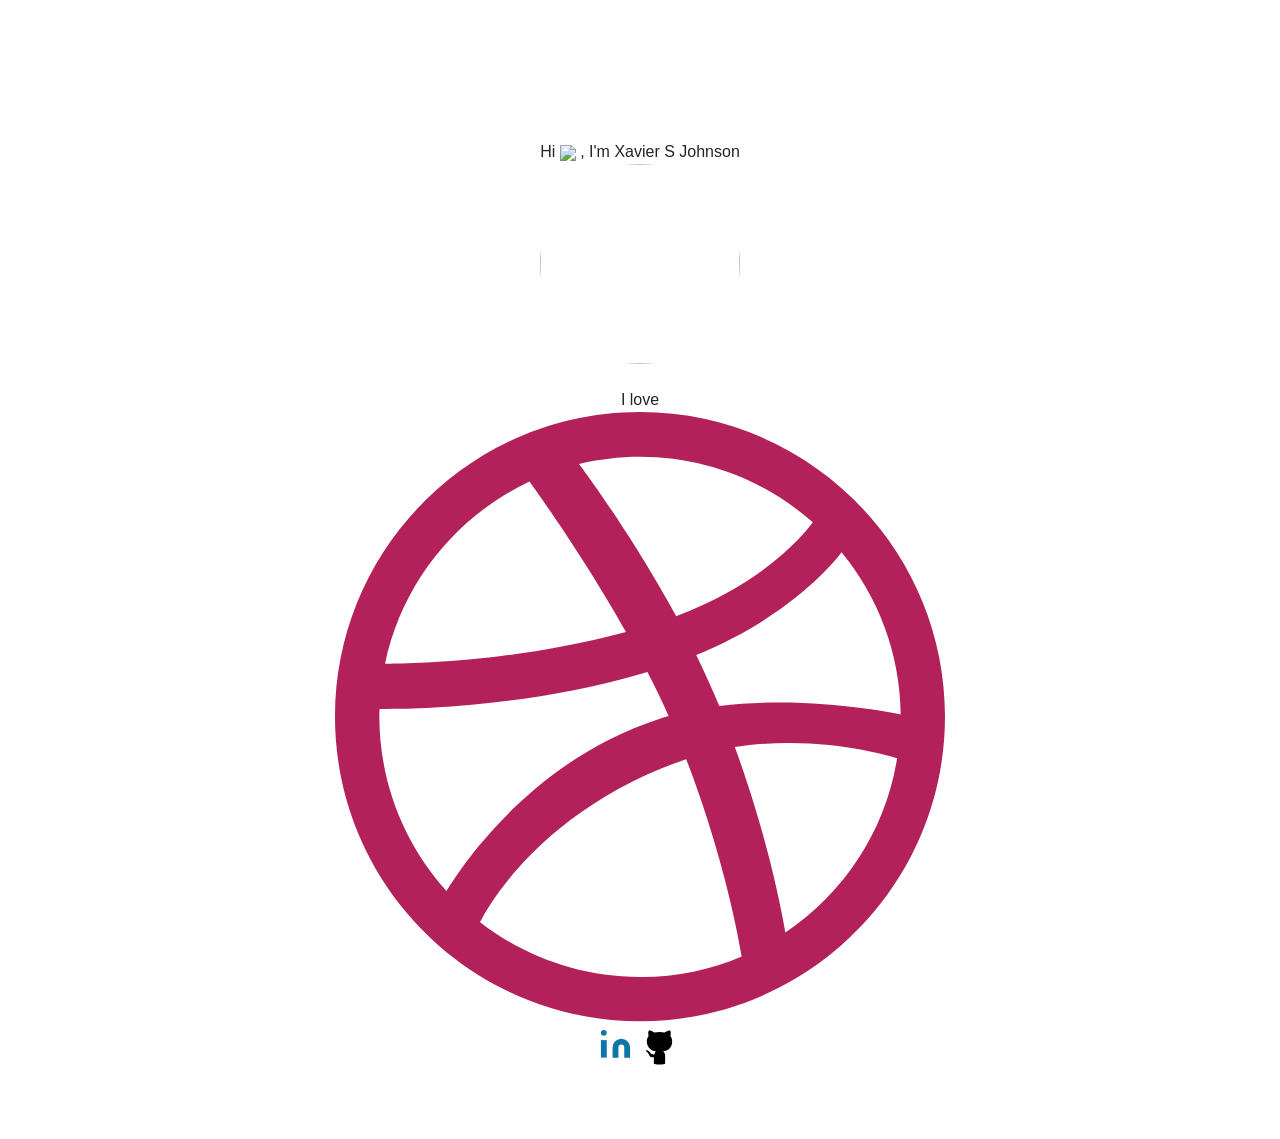
==== index.html @ 9934c557 "Update index.html" ====
<!DOCTYPE html>
<html lang="en" light-mode="dark">

<head>
    <title>Xavier Johnson | Home</title>
    <meta charset="UTF-8">
    <meta name="viewport" content="width=device-width, initial-scale=1.0">
    <meta name="keywords" content="free portfolio template,portfolio template, portfolio website template, open source, open sourcing, contributing to open source" />
    <meta name="description" content="This project serves free and beautiful portfolio template for everyone. Anyone can showcase their work including moocs, education, projects, experience,etc. to the world." />
    <!-- Robot.txt -->
    <meta name="robots" content="index,follow" />
    <meta name="Googlebot" content="index,follow" />
    <meta name="AdsBot-Google" content="index,follow" />
    <meta property="og:site_name" content="https://portfolio.smaranjitghose.codes/">
    <meta property="og:title" content="John Doe | Home">
    <meta property="og:description" content="This project serves free and beautiful portfolio template for everyone. Anyone can showcase their work including moocs, education, projects, experience,etc. to the world.">
    <meta property="og:type" content="website">
    <meta property="og:url" content="https://portfolio.smaranjitghose.codes/">
    <meta name="twitter:card" content="summary">
    <meta name="twitter:site" content="https://portfolio.smaranjitghose.codes/">
    <meta name="application-name" content="John Doe | Home" />
    <meta name="apple-mobile-web-app-title" content="John Doe | Home" />
    <meta name="summary" content="An open source project aimed at providing free and beautiful templates to everyone for building their portfolio websites and showcase their work to the world." />
    <!--For Dark/Light mode Toggle-->
    <script src="https://code.iconify.design/1/1.0.4/iconify.min.js"></script>
    <!--Import Google Icon Font-->
    <link rel="stylesheet" href="https://maxcdn.bootstrapcdn.com/bootstrap/4.5.0/css/bootstrap.min.css" />
    <link href="https://fonts.googleapis.com/css2?family=Poppins:wght@200;300&display=swap" rel="stylesheet">
    <script src='https://kit.fontawesome.com/a076d05399.js'></script>
    <link rel="stylesheet" href="assets/css/preloader.css">
    <link rel="stylesheet" href="assets/css/home.css">
    <link rel="stylesheet" href="assets/css/style.css">
    <!-- Favicon -->
    <link id='favicon' rel="shortcut icon" href="assets/images/favicon.png" type="image/x-png">
    <!-- Font awesome icons -->
    <link rel="stylesheet" href="https://cdnjs.cloudflare.com/ajax/libs/font-awesome/5.15.1/css/all.min.css" integrity="sha512-+4zCK9k+qNFUR5X+cKL9EIR+ZOhtIloNl9GIKS57V1MyNsYpYcUrUeQc9vNfzsWfV28IaLL3i96P9sdNyeRssA==" crossorigin="anonymous" />
    <link rel="stylesheet" href="https://cdn.jsdelivr.net/gh/jpswalsh/academicons@1/css/academicons.min.css">
    <script defer src="./assets/js/dynamicTitle.js"></script>
    <!-- Global site tag (gtag.js) - Google Analytics -->
    <script async src="https://www.googletagmanager.com/gtag/js?id=G-M11CMZ12Q"></script>
    <script>
        window.dataLayer = window.dataLayer || [];
        function gtag(){dataLayer.push(arguments);}
        gtag('js', new Date());

        gtag('config', 'G-M11CMZ12Q');
    </script>
</head>

<body class="no-scroll-preload">
    <!-- loader -->
    <div class="loader-container">
        <div class="atom">
            <div class="electron"></div>
            <div class="electron-alpha"></div>
            <div class="electron-omega"></div>
        </div>
    </div>

    <!--Dynamic Nav Bar-->

    <!--Particles effect-->
    <div id="home">
        <section class="center">
            <div id="particles-js"></div>
        </section>
    </div>
    <center>
        <!-- Home Section -->
        <div class="text col-sm-6" style="margin-top: 140px;">Hi <span class="wave"><img src="assets/images/Hand.gif" width="35px"></span>&nbsp;, I'm <span class="header">Xavier S Johnson </span>
            <div class="center">
                <div>
                    <img src="assets/images/dp_male.svg" alt="" class="rounded-circle" height="200" width="200">
                </div>
                <br/>
                <span style="display: inline;">I love <span class="animated-text"
                    data-words="Designing, Building, Electronics, Robotics, Sports, Mentoring"></span>
                </span>
                <div>
                    <div class="social-icons">

                       


                        <a class="socialicon dribbble" href="" target="_blank" rel="author">
                            <svg class="dribbble-icon" viewBox="0 0 256 256" version="1.1" xmlns="http://www.w3.org/2000/svg" xmlns:xlink="http://www.w3.org/1999/xlink" preserveAspectRatio="xMidYMid">
                            <g>
                                <path
                                    d="M128,255.7 C57.4,255.7 0,198.4 0,127.9 C0,57.3 57.4,0 128,0 C198.6,0 256,57.3 256,127.8 C256,198.3 198.6,255.7 128,255.7 L128,255.7 L128,255.7 Z M235.9,145.3 C232.2,144.1 202.1,135.2 167.8,140.6 C182.1,179.8 187.9,211.8 189,218.4 C213.6,201.9 231.1,175.7 235.9,145.3 L235.9,145.3 L235.9,145.3 Z M170.7,228.5 C169.1,218.9 162.7,185.5 147.4,145.7 C147.2,145.8 146.9,145.9 146.7,145.9 C85,167.4 62.9,210.1 60.9,214.1 C79.4,228.5 102.7,237.1 128,237.1 C143.1,237.2 157.6,234.1 170.7,228.5 L170.7,228.5 L170.7,228.5 Z M46.8,201 C49.3,196.8 79.3,147.2 135.7,128.9 C137.1,128.4 138.6,128 140,127.6 C137.3,121.4 134.3,115.2 131.1,109.1 C76.5,125.4 23.5,124.7 18.7,124.6 C18.7,125.7 18.6,126.8 18.6,127.9 C18.7,156 29.3,181.6 46.8,201 L46.8,201 L46.8,201 Z M21,105.6 C25.9,105.7 70.9,105.9 122.1,92.3 C104,60.1 84.4,33.1 81.6,29.2 C50.9,43.6 28.1,71.8 21,105.6 L21,105.6 L21,105.6 Z M102.4,21.8 C105.4,25.8 125.3,52.8 143.2,85.7 C182.1,71.1 198.5,49.1 200.5,46.3 C181.2,29.2 155.8,18.8 128,18.8 C119.2,18.8 110.6,19.9 102.4,21.8 L102.4,21.8 L102.4,21.8 Z M212.6,58.9 C210.3,62 192,85.5 151.6,102 C154.1,107.2 156.6,112.5 158.9,117.8 C159.7,119.7 160.5,121.6 161.3,123.4 C197.7,118.8 233.8,126.2 237.4,126.9 C237.1,101.2 227.9,77.5 212.6,58.9 L212.6,58.9 L212.6,58.9 Z"
                                    fill="#B2215A" y="0"></path>
                            </g>
                            </svg>
                        </a>

                        <a class="socialicon linkedin" href="" target="_blank" rel="author">
                            <svg class="linkedin-icon" xmlns="http://www.w3.org/2000/svg" width="35" viewBox="0 0 24 24" fill="#0e76a8" stroke-width="1" stroke-linecap="round" stroke-linejoin="round" class="feather feather-linkedin">
                                <path d="M16 8a6 6 0 0 1 6 6v7h-4v-7a2 2 0 0 0-2-2 2 2 0 0 0-2 2v7h-4v-7a6 6 0 0 1 6-6z"></path>
                                <rect x="2" y="9" width="4" height="12"></rect>
                                <circle cx="4" cy="4" r="2"></circle>
                            </svg>
                        </a>

                        

                        

                        <a class="socialicon github" href="" target="_blank" rel="author">
                            <!-- SVG code for Github icon -->
                            <svg class="github-icon" width="45px" height="45px" viewBox="0 0 300 300">
                                <!-- body -->
                                <path id="body" d="M112.5,234.4v43.1c24.5,7.5,50.5,7.5,75,0V225c-0.4-11.1-4.9-21.6-12.7-29.6c30-3.4,59.5-23.5,59.5-64.1
                                                            c0.9-13.9-3.3-27.7-11.8-38.7c4.1-11.6,3.7-24.4-1.3-35.7c0,0-11.2-3.7-37.5,13.8c-22.1-6.1-45.3-6.1-67.4,0
                                                            C90.6,53.3,78.9,56.8,78.9,56.8c-5,11.3-5.4,24.1-1.3,35.7c-8.5,11.1-12.7,24.8-11.9,38.7c0.2,33.8,26.4,61.8,60.2,64.1
                                                            c-5,4.7-8.1,11.1-8.6,18" />
                                <!-- arm                             -->
                                <path id="arm" d="M125.2,213.4c-13.9,7.8-31.5,2.8-39.3-11.2c-4.3-7.7-12-12.8-20.7-13.8c-11.2,0-4.6,6.4,0,9.4
                                                            c6,5.1,10.8,11.5,13.8,18.8c2.9,7.4,7.7,24.1,41.5,17.8" />
                            </svg>
                        </a>
                    </div>
                </div>
            </div>
        </div>
    </center>

    <br><br><br>
    <!-- Dynamic footer section -->
    <script src="https://code.jquery.com/jquery-3.5.1.min.js" integrity="sha256-9/aliU8dGd2tb6OSsuzixeV4y/faTqgFtohetphbbj0=" crossorigin="anonymous"></script>

    <!-- Google Analytics -->
    <script async src="https://www.googletagmanager.com/gtag/js?id=G-G6D61F5TL4"></script>
    <!-- Fetching our Google Tag Manager -->

    <!--JavaScript at end of body for optimized loading-->
    <script src="assets/js/app.js"></script>
    <script src="https://cdnjs.cloudflare.com/ajax/libs/popper.js/1.12.9/umd/popper.min.js" integrity="sha384-ApNbgh9B+Y1QKtv3Rn7W3mgPxhU9K/ScQsAP7hUibX39j7fakFPskvXusvfa0b4Q" crossorigin="anonymous"></script>
    <script src="https://maxcdn.bootstrapcdn.com/bootstrap/4.0.0/js/bootstrap.min.js" integrity="sha384-JZR6Spejh4U02d8jOt6vLEHfe/JQGiRRSQQxSfFWpi1MquVdAyjUar5+76PVCmYl" crossorigin="anonymous"></script>
    <script src='https://cdnjs.cloudflare.com/ajax/libs/particles.js/2.0.0/particles.min.js'></script>
    <script src="assets/js/particle.js"></script>

</body>

</html>
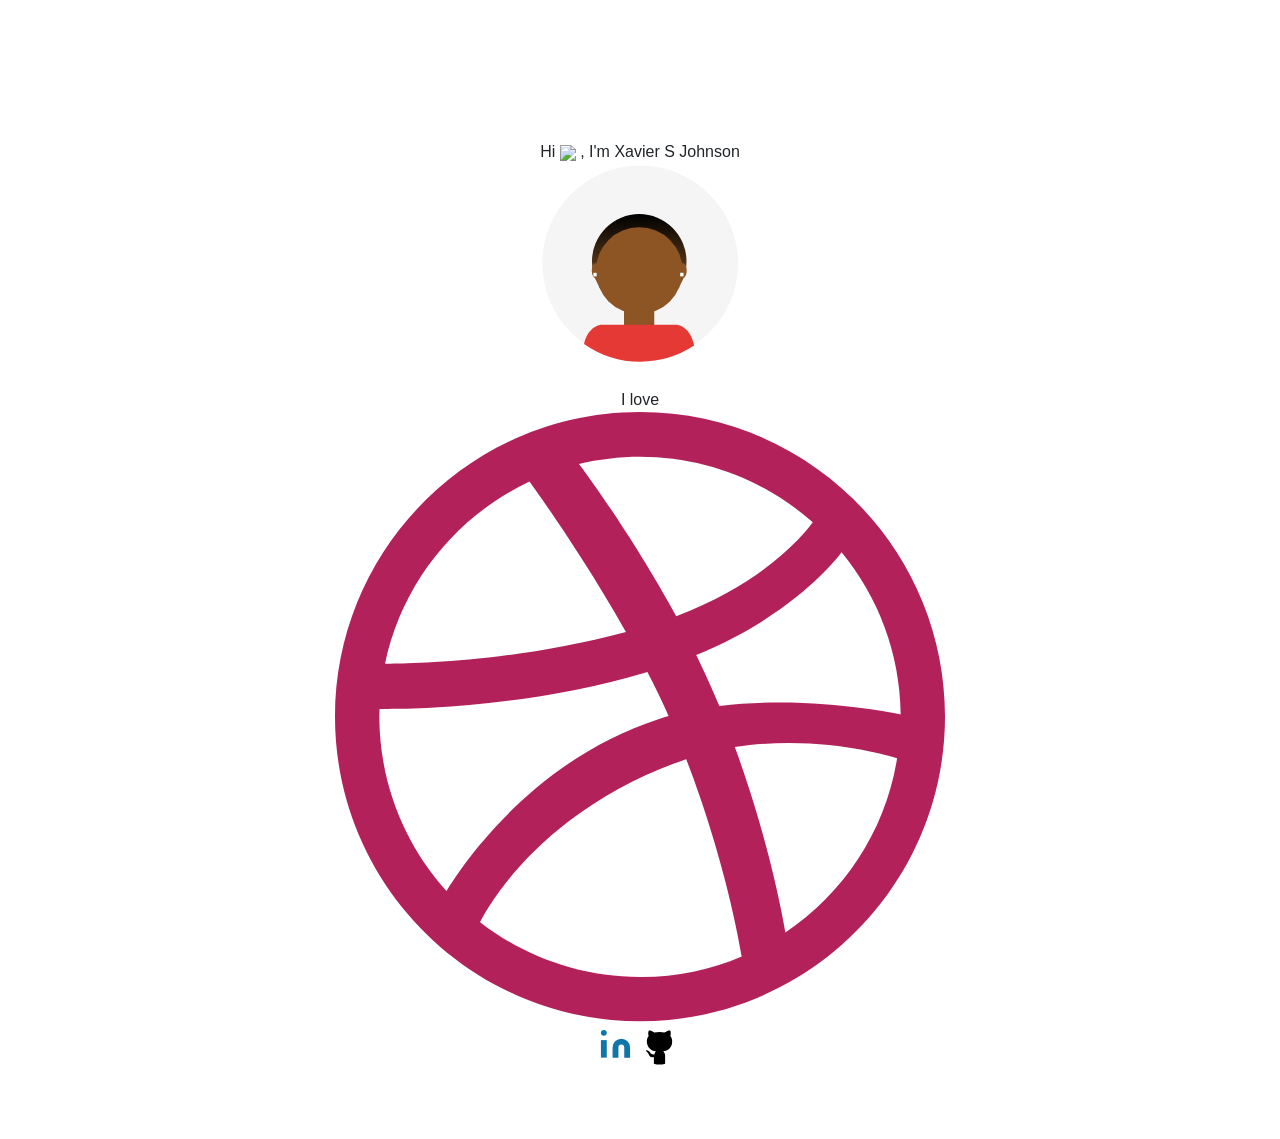
==== commit be42ccb8: "Update index.html" ====
--- a/index.html
+++ b/index.html
@@ -74,7 +74,7 @@
                 </div>
                 <br/>
                 <span style="display: inline;">I love <span class="animated-text"
-                    data-words="Designing, Building, Electronics, Robotics, Sports, Mentoring"></span>
+                    data-words="Designing, Creating, Electronics, Robotics, Sports, Mentoring"></span>
                 </span>
                 <div>
                     <div class="social-icons">
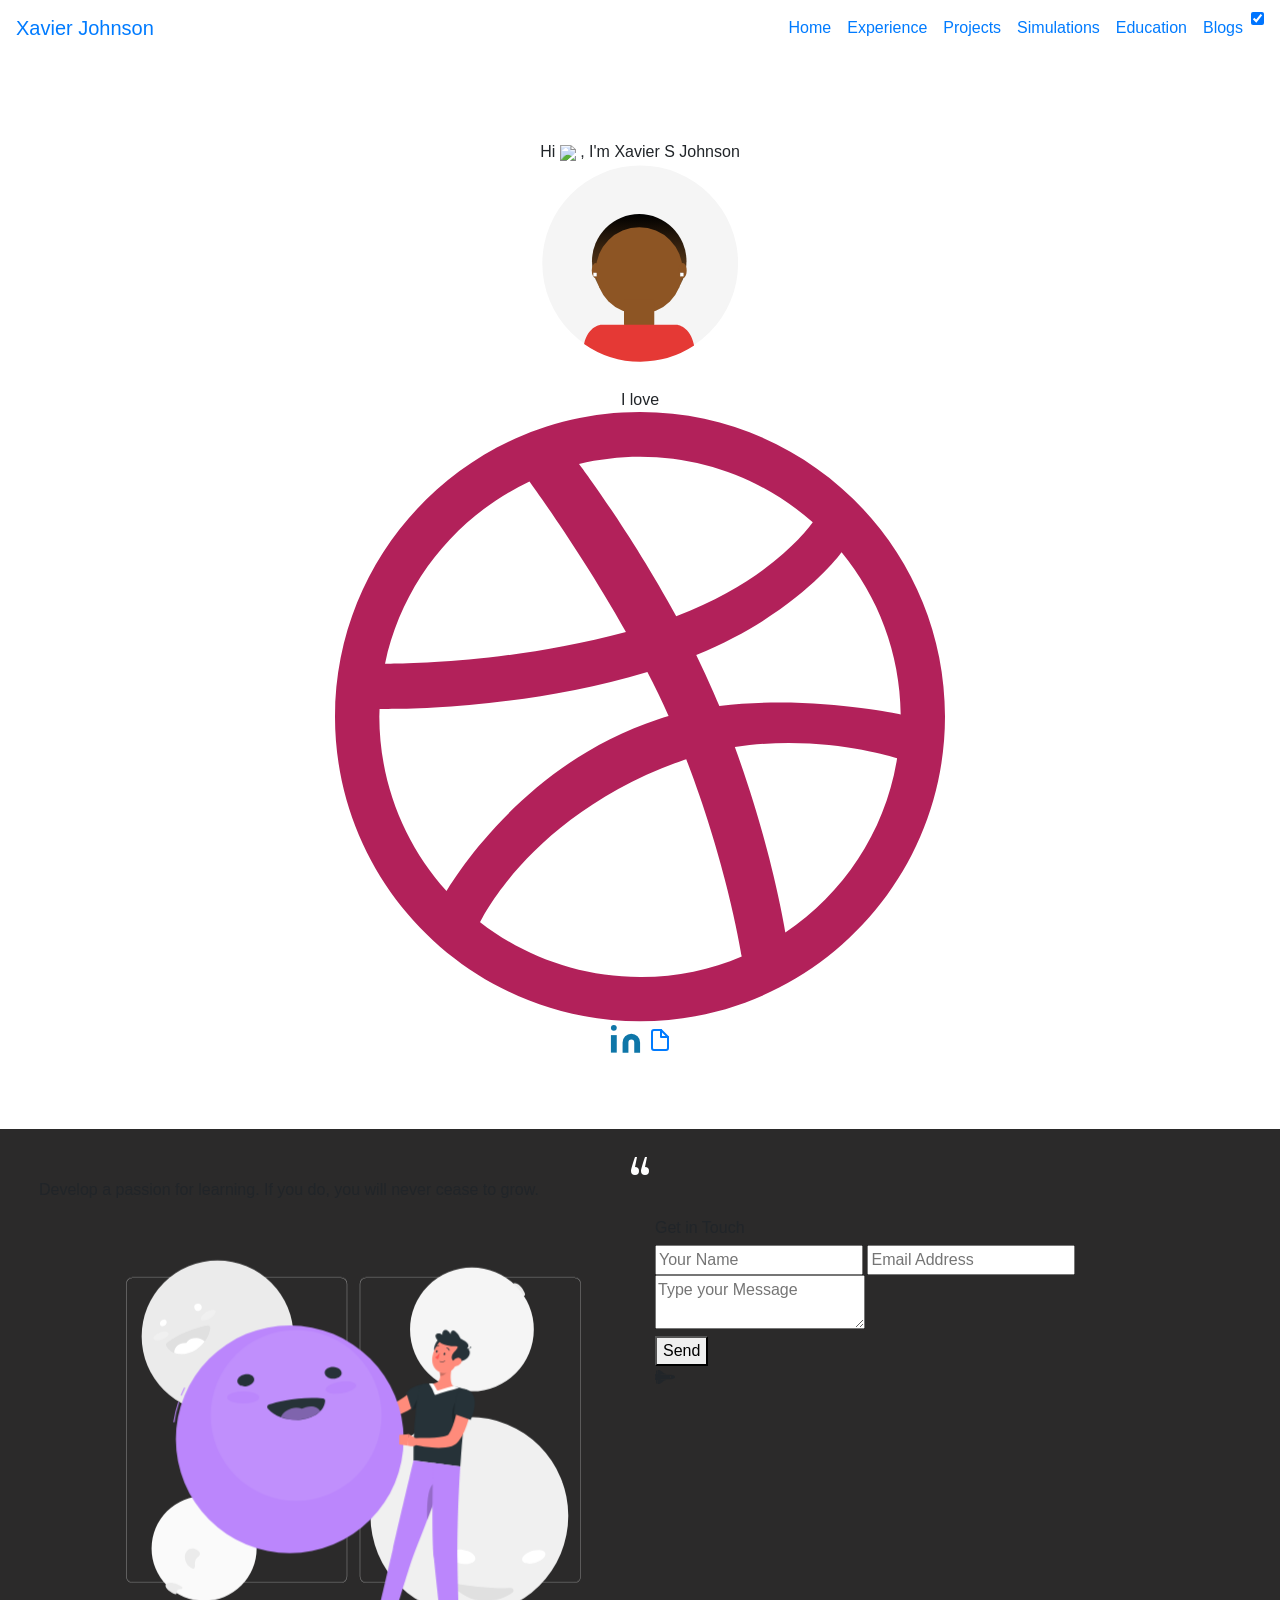
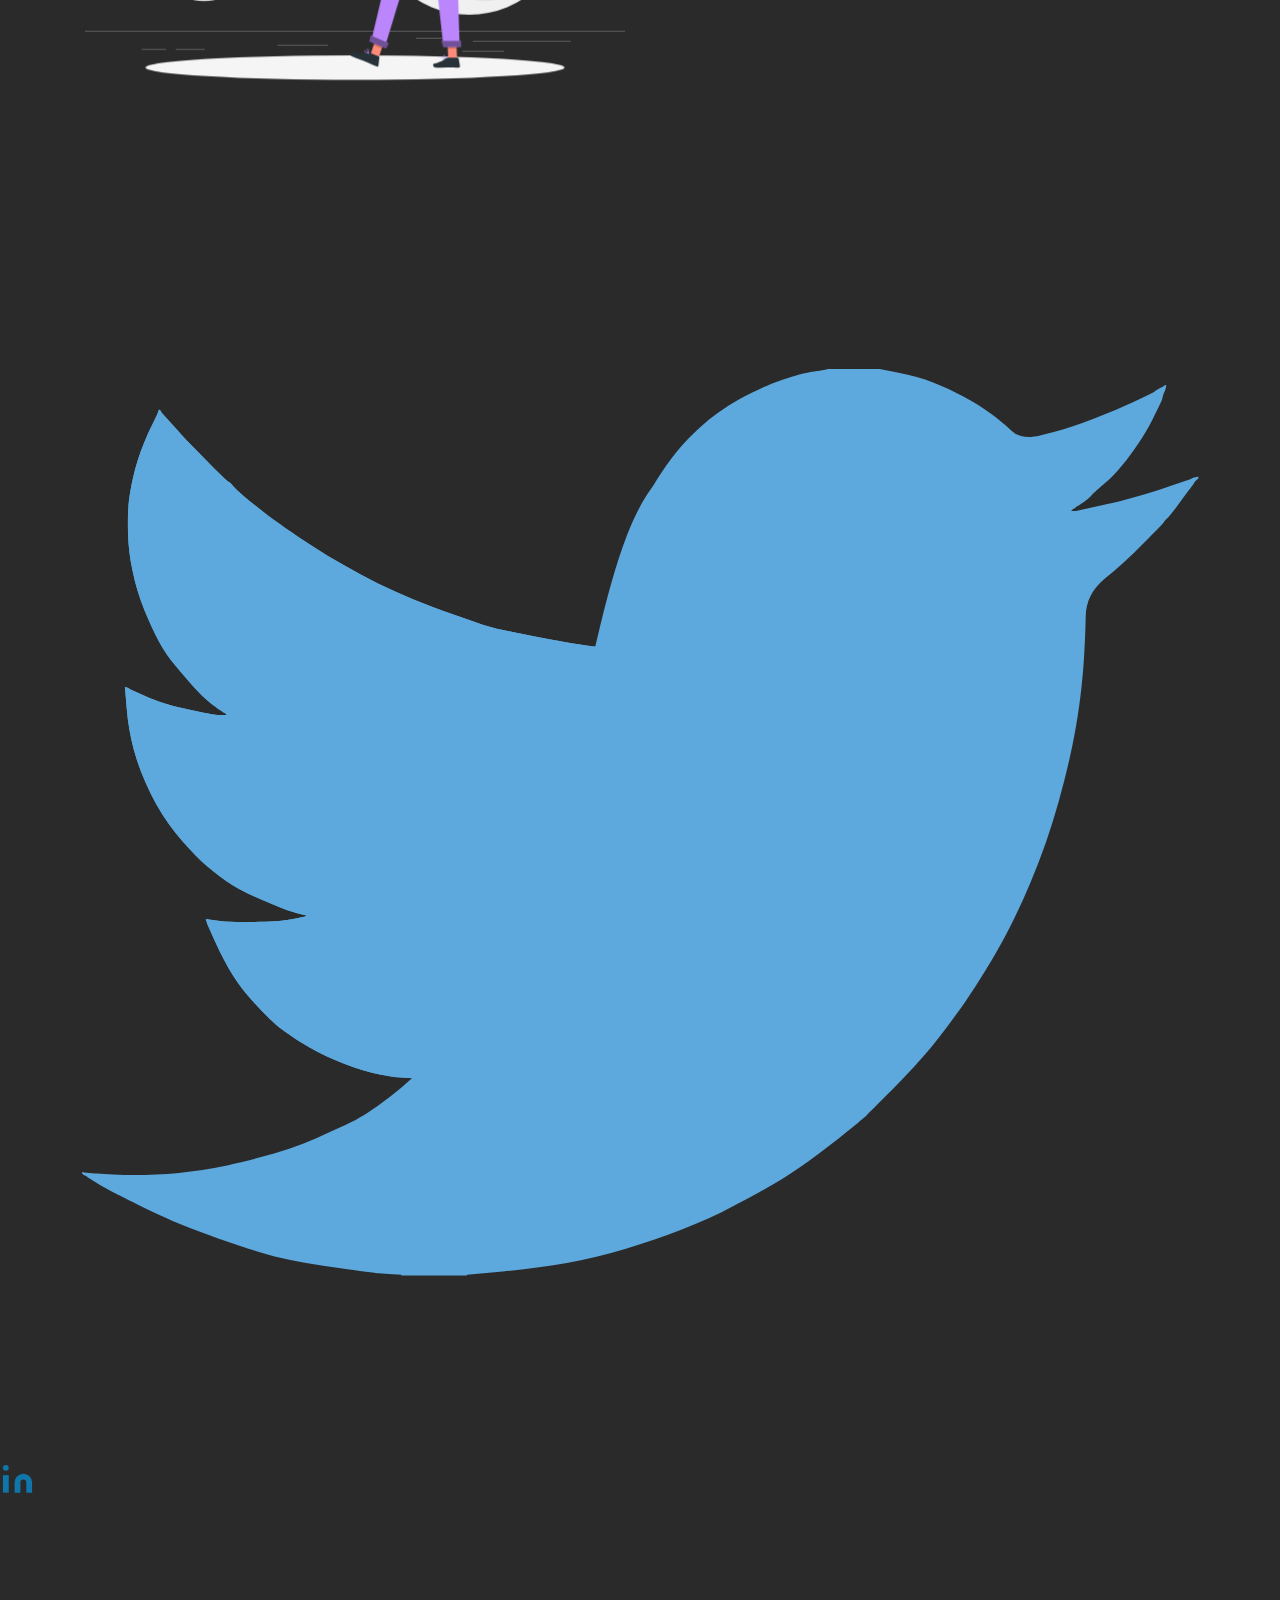
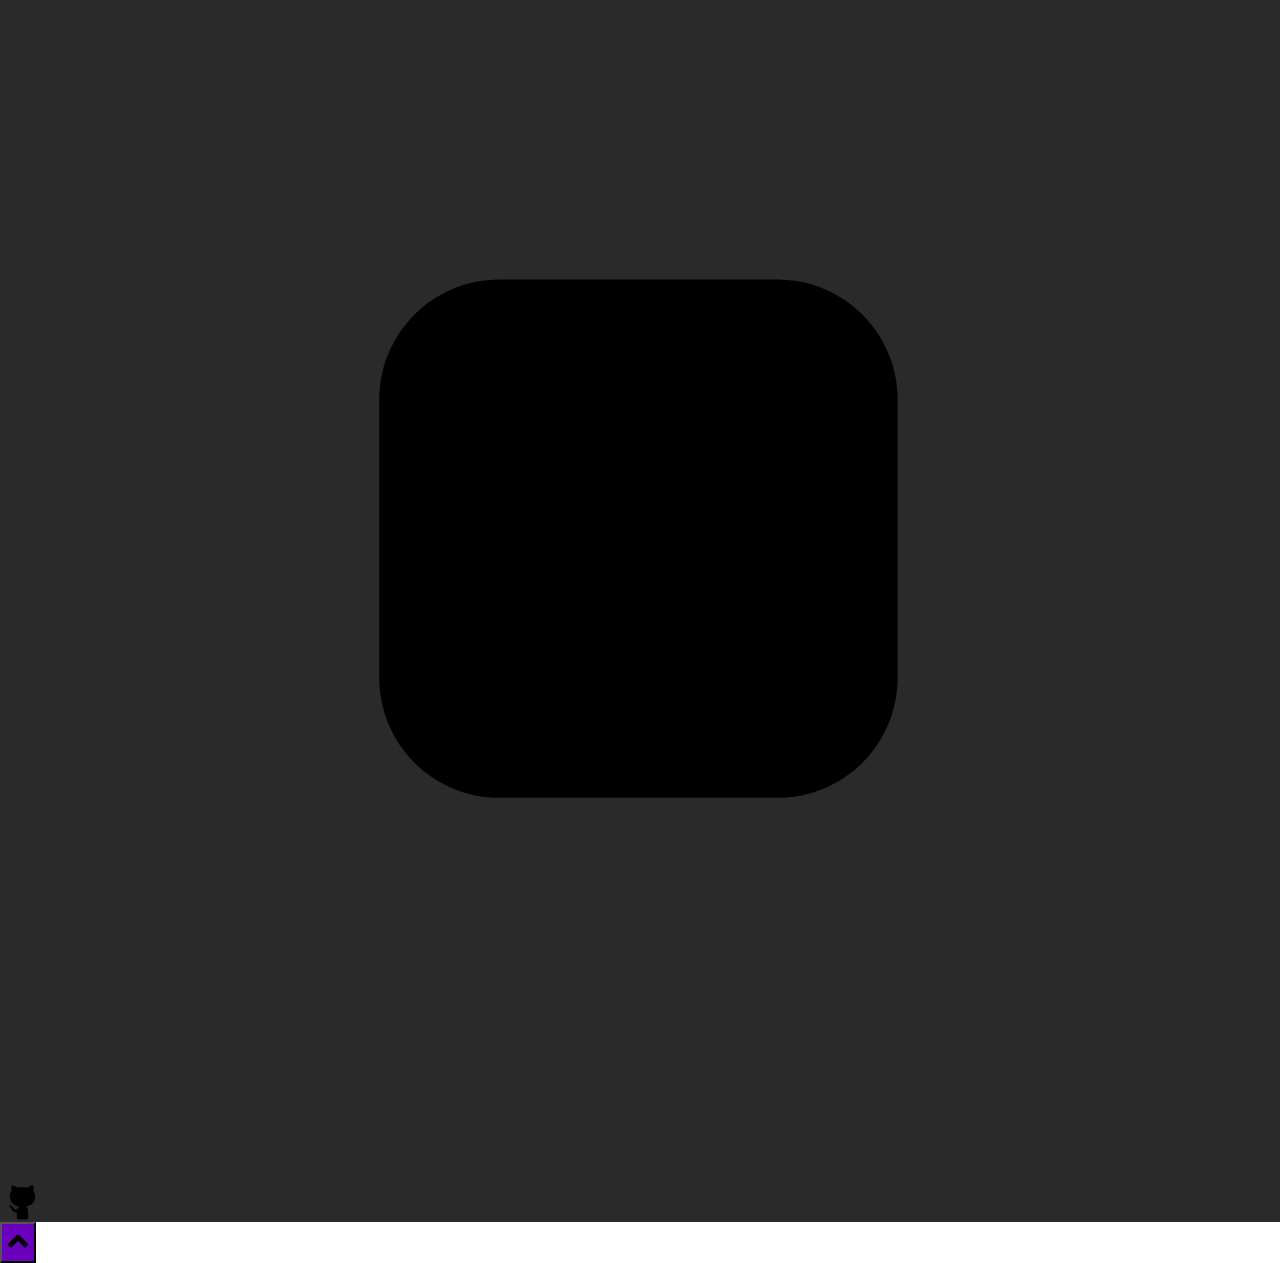
==== commit f603e60e: "Update index.html" ====
--- a/index.html
+++ b/index.html
@@ -82,7 +82,7 @@
                        
 
 
-                        <a class="socialicon dribbble" href="" target="_blank" rel="author">
+                        <a class="socialicon dribbble" href="https://www.nba.com/grizzlies/" target="_blank" rel="author">
                             <svg class="dribbble-icon" viewBox="0 0 256 256" version="1.1" xmlns="http://www.w3.org/2000/svg" xmlns:xlink="http://www.w3.org/1999/xlink" preserveAspectRatio="xMidYMid">
                             <g>
                                 <path
@@ -92,7 +92,7 @@
                             </svg>
                         </a>
 
-                        <a class="socialicon linkedin" href="" target="_blank" rel="author">
+                        <a class="socialicon linkedin" href="linkedin.com/in/xavier-johnson-41a092199 " target="_blank" rel="author">
                             <svg class="linkedin-icon" xmlns="http://www.w3.org/2000/svg" width="35" viewBox="0 0 24 24" fill="#0e76a8" stroke-width="1" stroke-linecap="round" stroke-linejoin="round" class="feather feather-linkedin">
                                 <path d="M16 8a6 6 0 0 1 6 6v7h-4v-7a2 2 0 0 0-2-2 2 2 0 0 0-2 2v7h-4v-7a6 6 0 0 1 6-6z"></path>
                                 <rect x="2" y="9" width="4" height="12"></rect>
@@ -104,18 +104,9 @@
 
                         
 
-                        <a class="socialicon github" href="" target="_blank" rel="author">
+                        <a class="socialicon github" href="assets/images/home/resume.png" target="_blank" rel="author">
                             <!-- SVG code for Github icon -->
-                            <svg class="github-icon" width="45px" height="45px" viewBox="0 0 300 300">
-                                <!-- body -->
-                                <path id="body" d="M112.5,234.4v43.1c24.5,7.5,50.5,7.5,75,0V225c-0.4-11.1-4.9-21.6-12.7-29.6c30-3.4,59.5-23.5,59.5-64.1
-                                                            c0.9-13.9-3.3-27.7-11.8-38.7c4.1-11.6,3.7-24.4-1.3-35.7c0,0-11.2-3.7-37.5,13.8c-22.1-6.1-45.3-6.1-67.4,0
-                                                            C90.6,53.3,78.9,56.8,78.9,56.8c-5,11.3-5.4,24.1-1.3,35.7c-8.5,11.1-12.7,24.8-11.9,38.7c0.2,33.8,26.4,61.8,60.2,64.1
-                                                            c-5,4.7-8.1,11.1-8.6,18" />
-                                <!-- arm                             -->
-                                <path id="arm" d="M125.2,213.4c-13.9,7.8-31.5,2.8-39.3-11.2c-4.3-7.7-12-12.8-20.7-13.8c-11.2,0-4.6,6.4,0,9.4
-                                                            c6,5.1,10.8,11.5,13.8,18.8c2.9,7.4,7.7,24.1,41.5,17.8" />
-                            </svg>
+                            <svg xmlns="http://www.w3.org/2000/svg" width="24" height="24" viewBox="0 0 24 24" fill="none" stroke="currentColor" stroke-width="2" stroke-linecap="round" stroke-linejoin="round" class="feather feather-file"><path d="M13 2H6a2 2 0 0 0-2 2v16a2 2 0 0 0 2 2h12a2 2 0 0 0 2-2V9z"></path><polyline points="13 2 13 9 20 9"></polyline></svg>
                         </a>
                     </div>
                 </div>
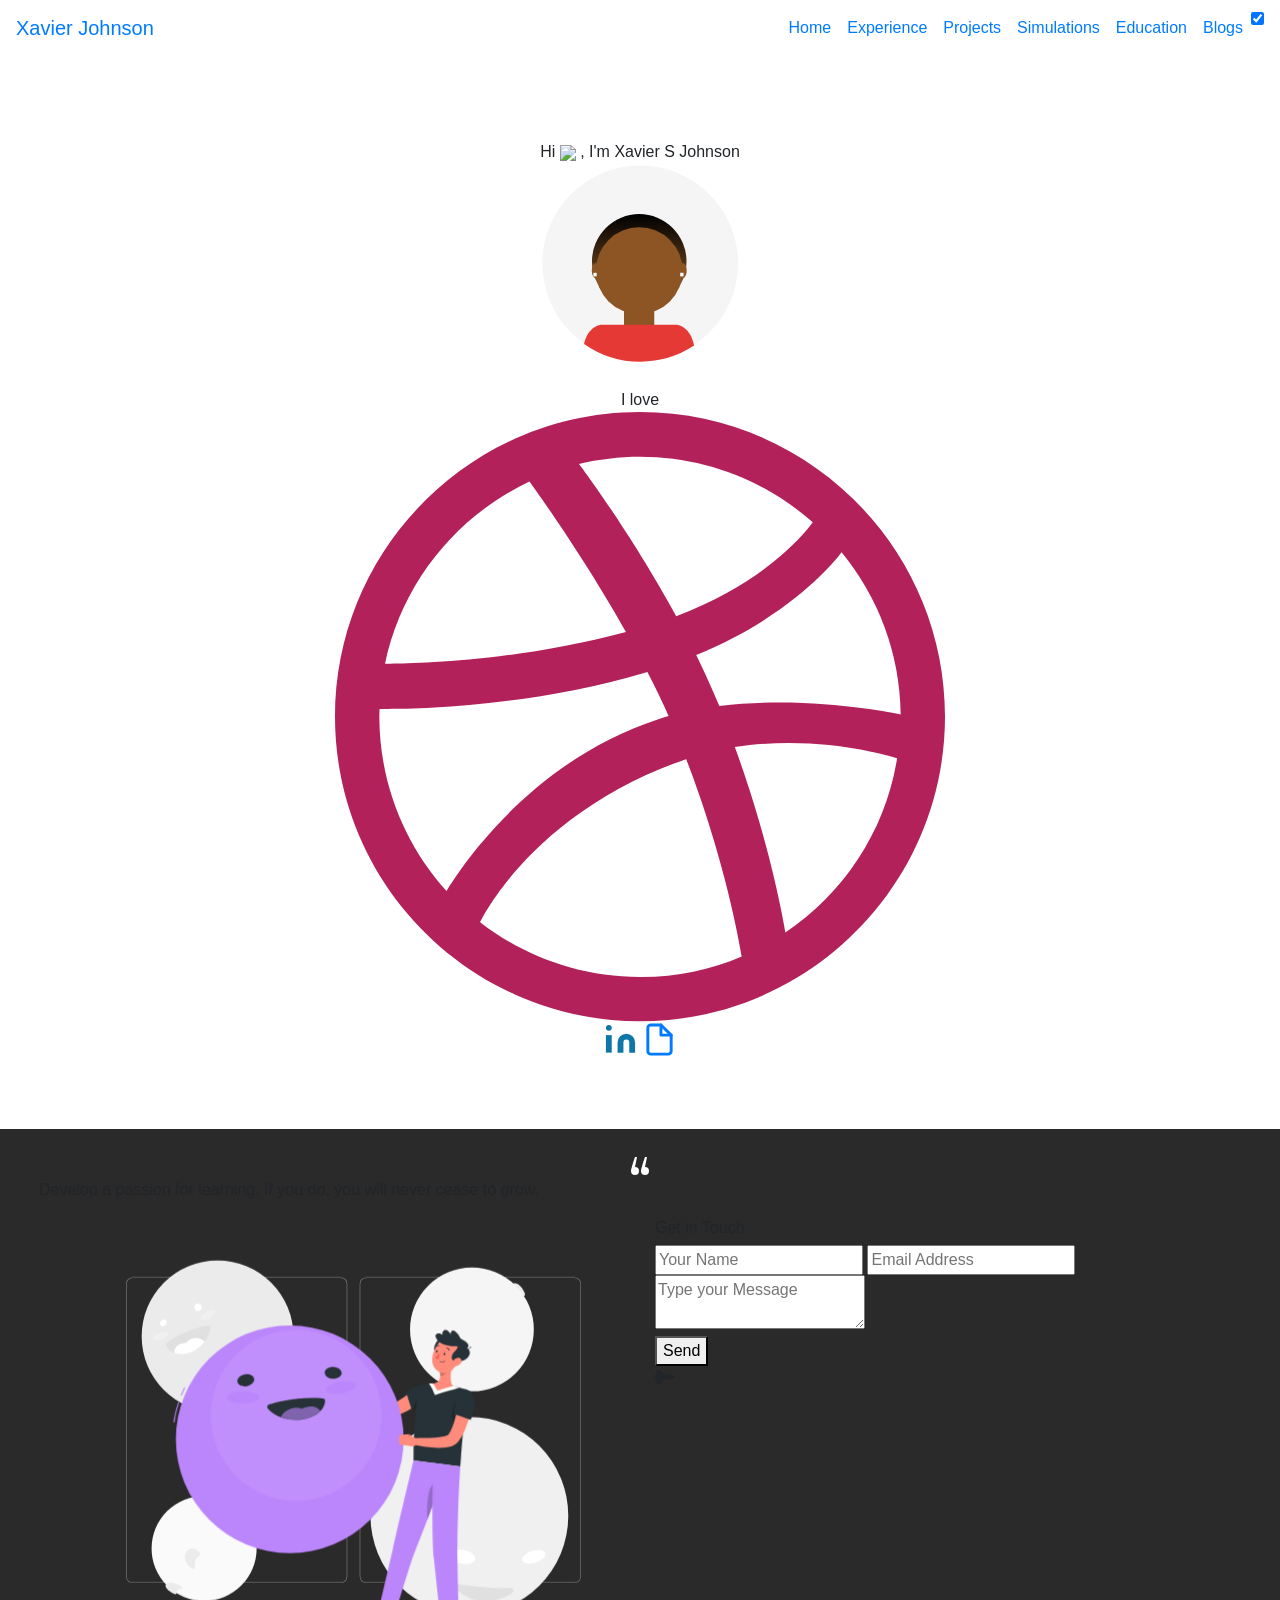
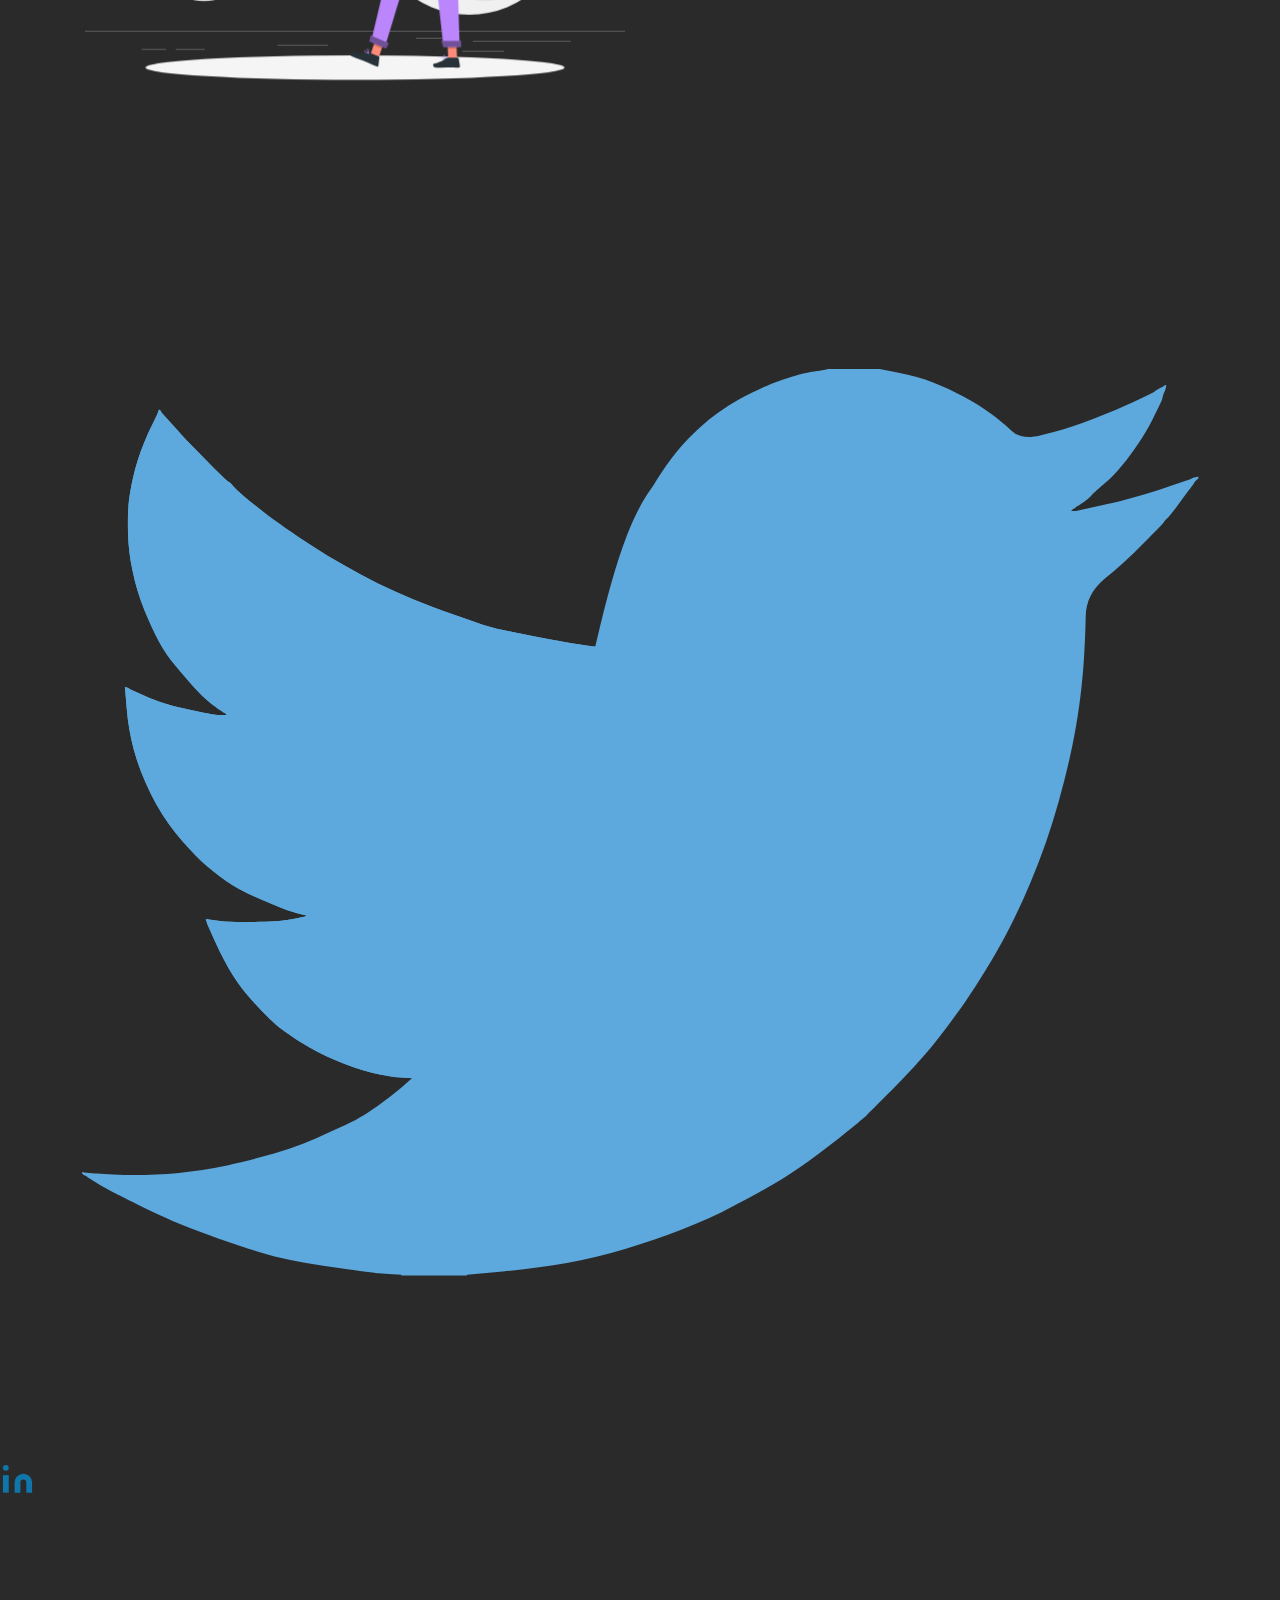
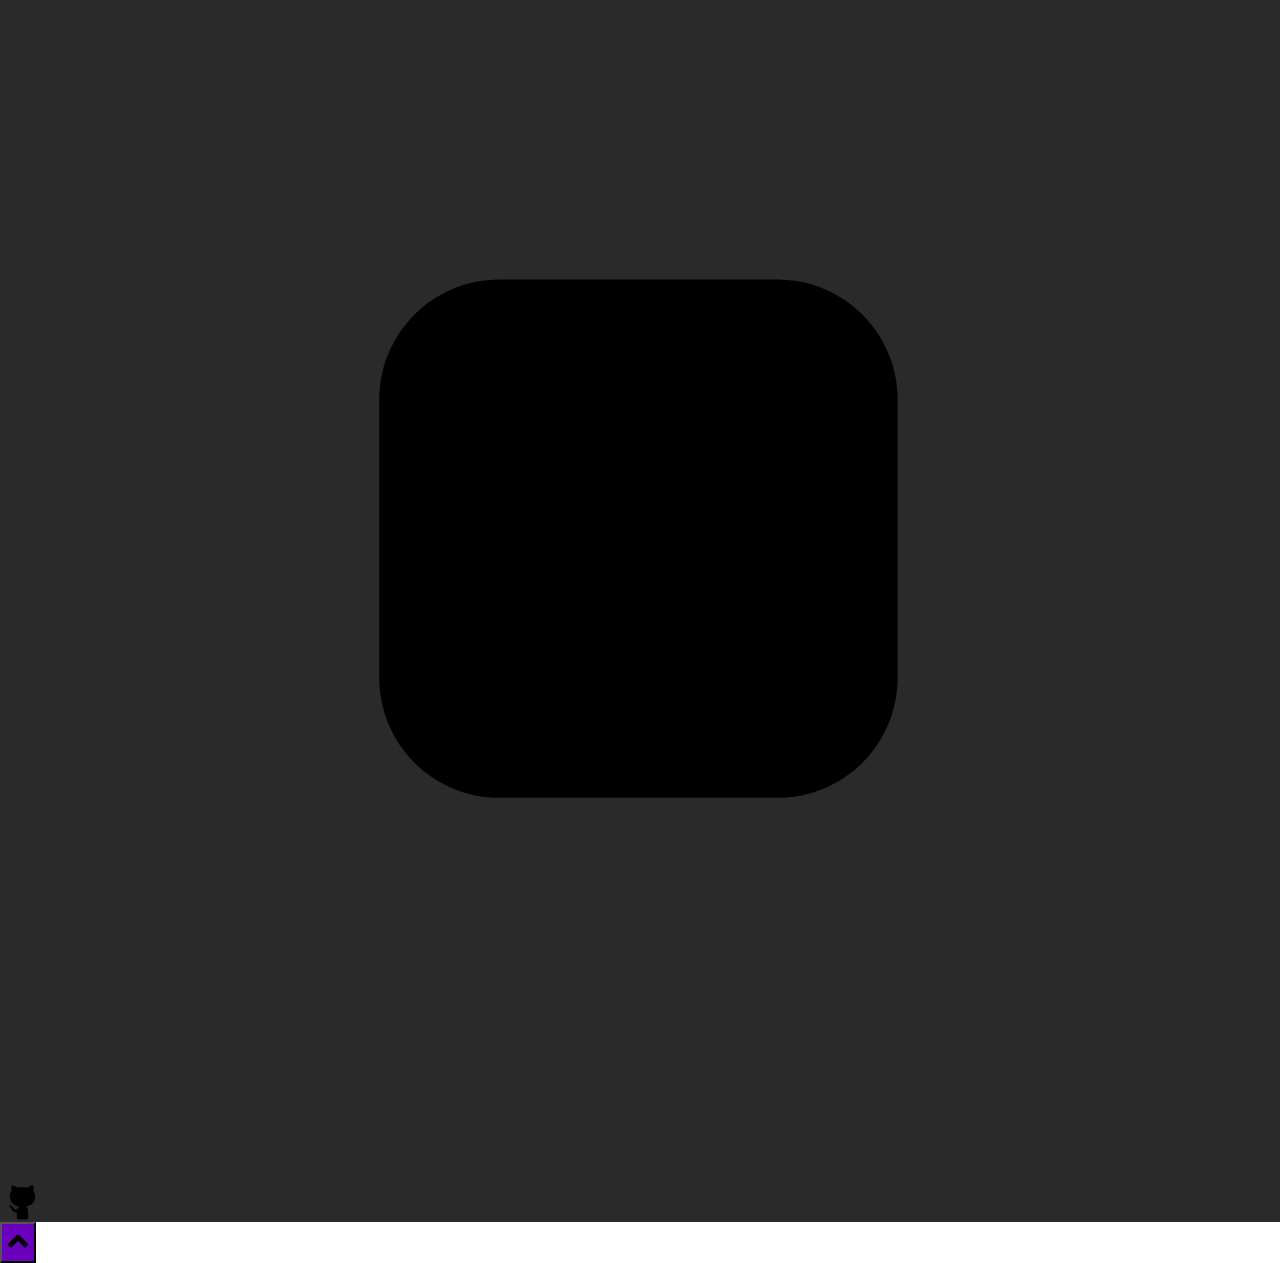
==== commit a1e26b28: "Update index.html" ====
--- a/index.html
+++ b/index.html
@@ -106,7 +106,7 @@
 
                         <a class="socialicon github" href="assets/images/home/resume.png" target="_blank" rel="author">
                             <!-- SVG code for Github icon -->
-                            <svg xmlns="http://www.w3.org/2000/svg" width="24" height="24" viewBox="0 0 24 24" fill="none" stroke="currentColor" stroke-width="2" stroke-linecap="round" stroke-linejoin="round" class="feather feather-file"><path d="M13 2H6a2 2 0 0 0-2 2v16a2 2 0 0 0 2 2h12a2 2 0 0 0 2-2V9z"></path><polyline points="13 2 13 9 20 9"></polyline></svg>
+                            <svg xmlns="http://www.w3.org/2000/svg" width="35" height="35" viewBox="0 0 24 24" fill="none" stroke="currentColor" stroke-width="2" stroke-linecap="round" stroke-linejoin="round" class="feather feather-file"><path d="M13 2H6a2 2 0 0 0-2 2v16a2 2 0 0 0 2 2h12a2 2 0 0 0 2-2V9z"></path><polyline points="13 2 13 9 20 9"></polyline></svg>
                         </a>
                     </div>
                 </div>
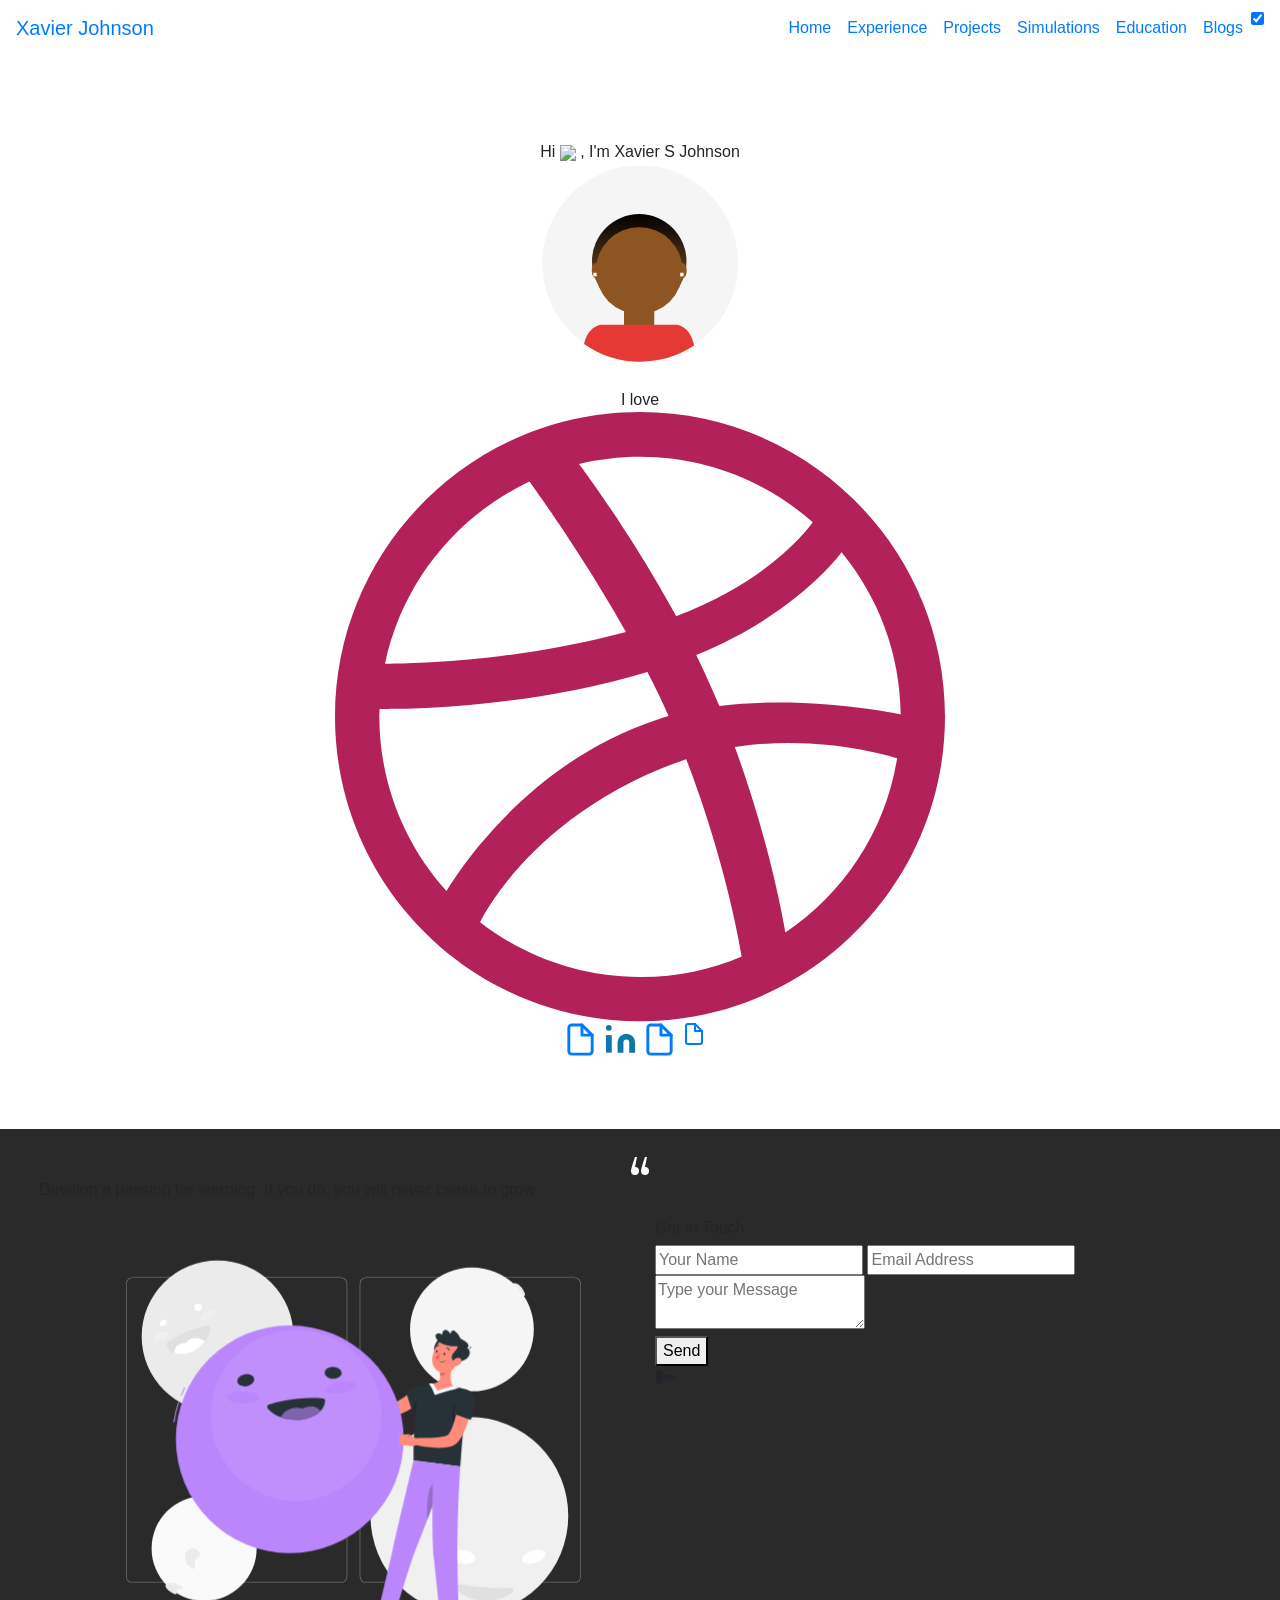
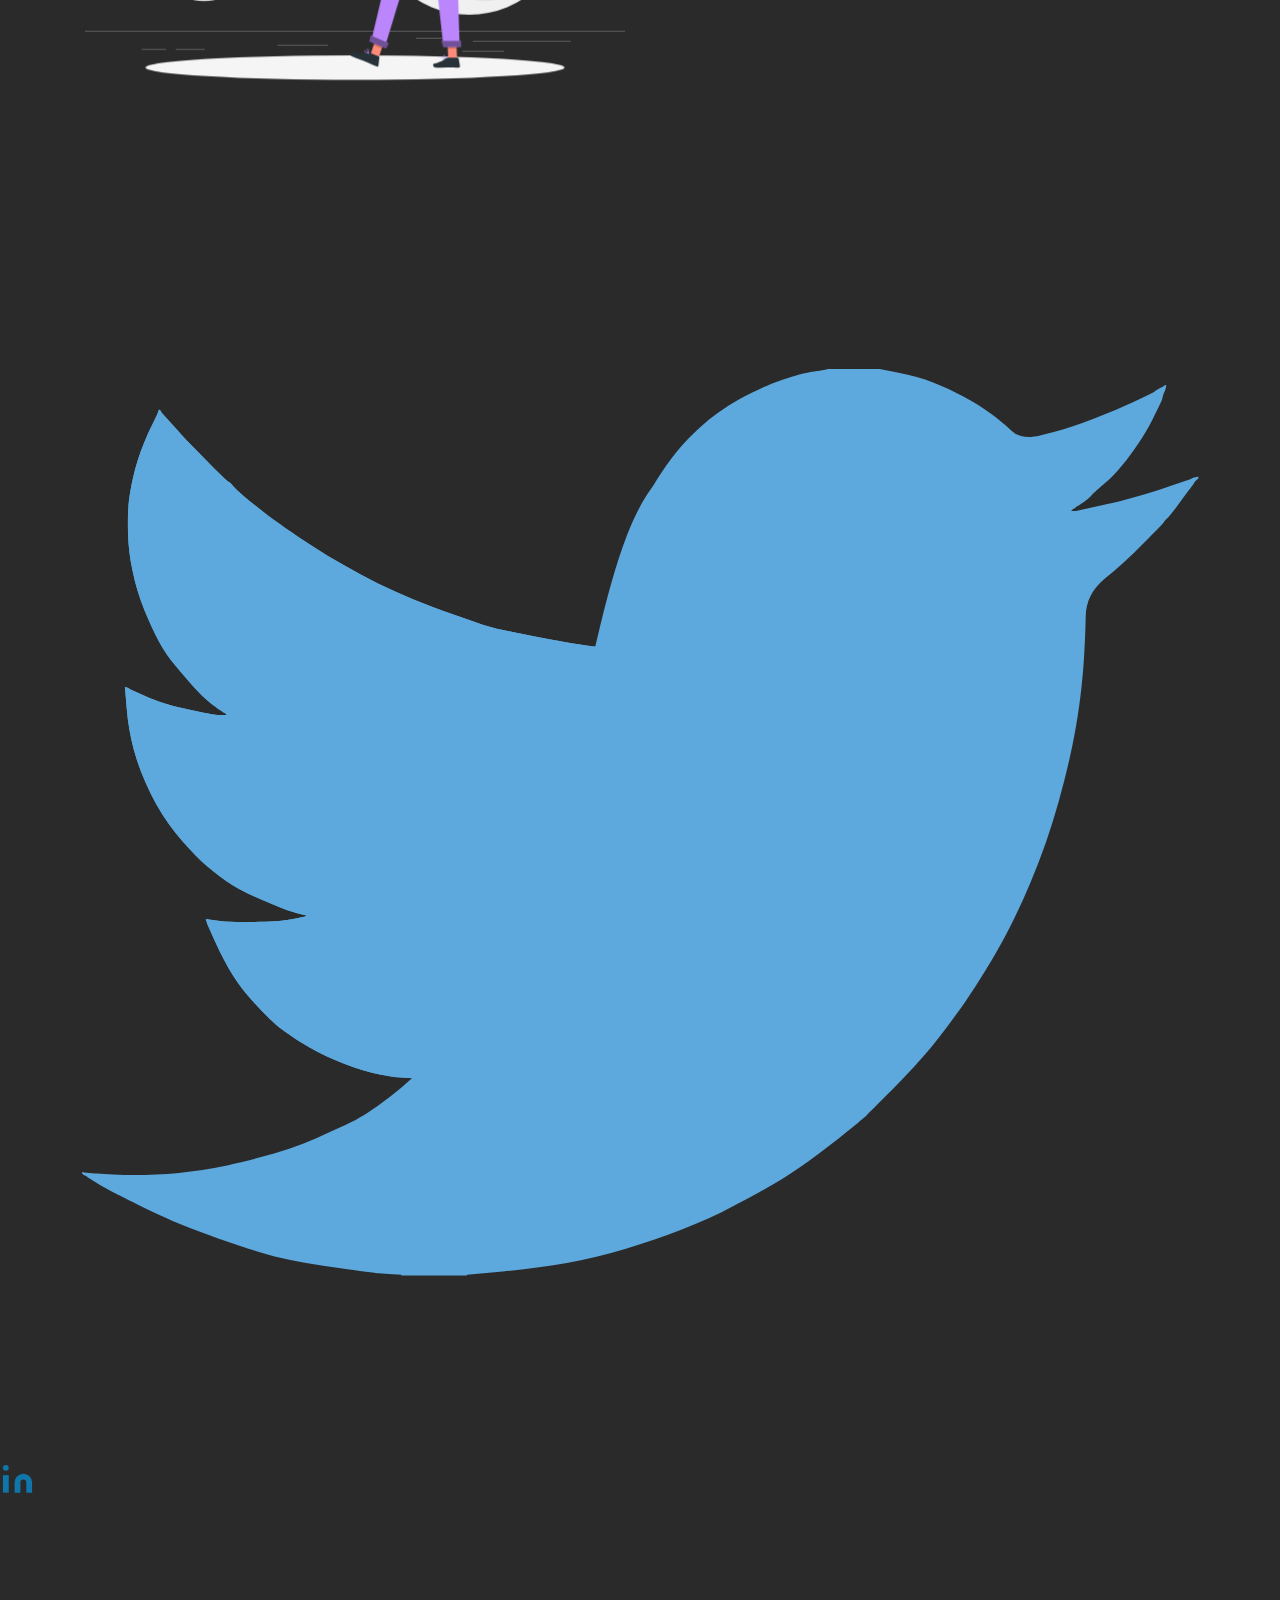
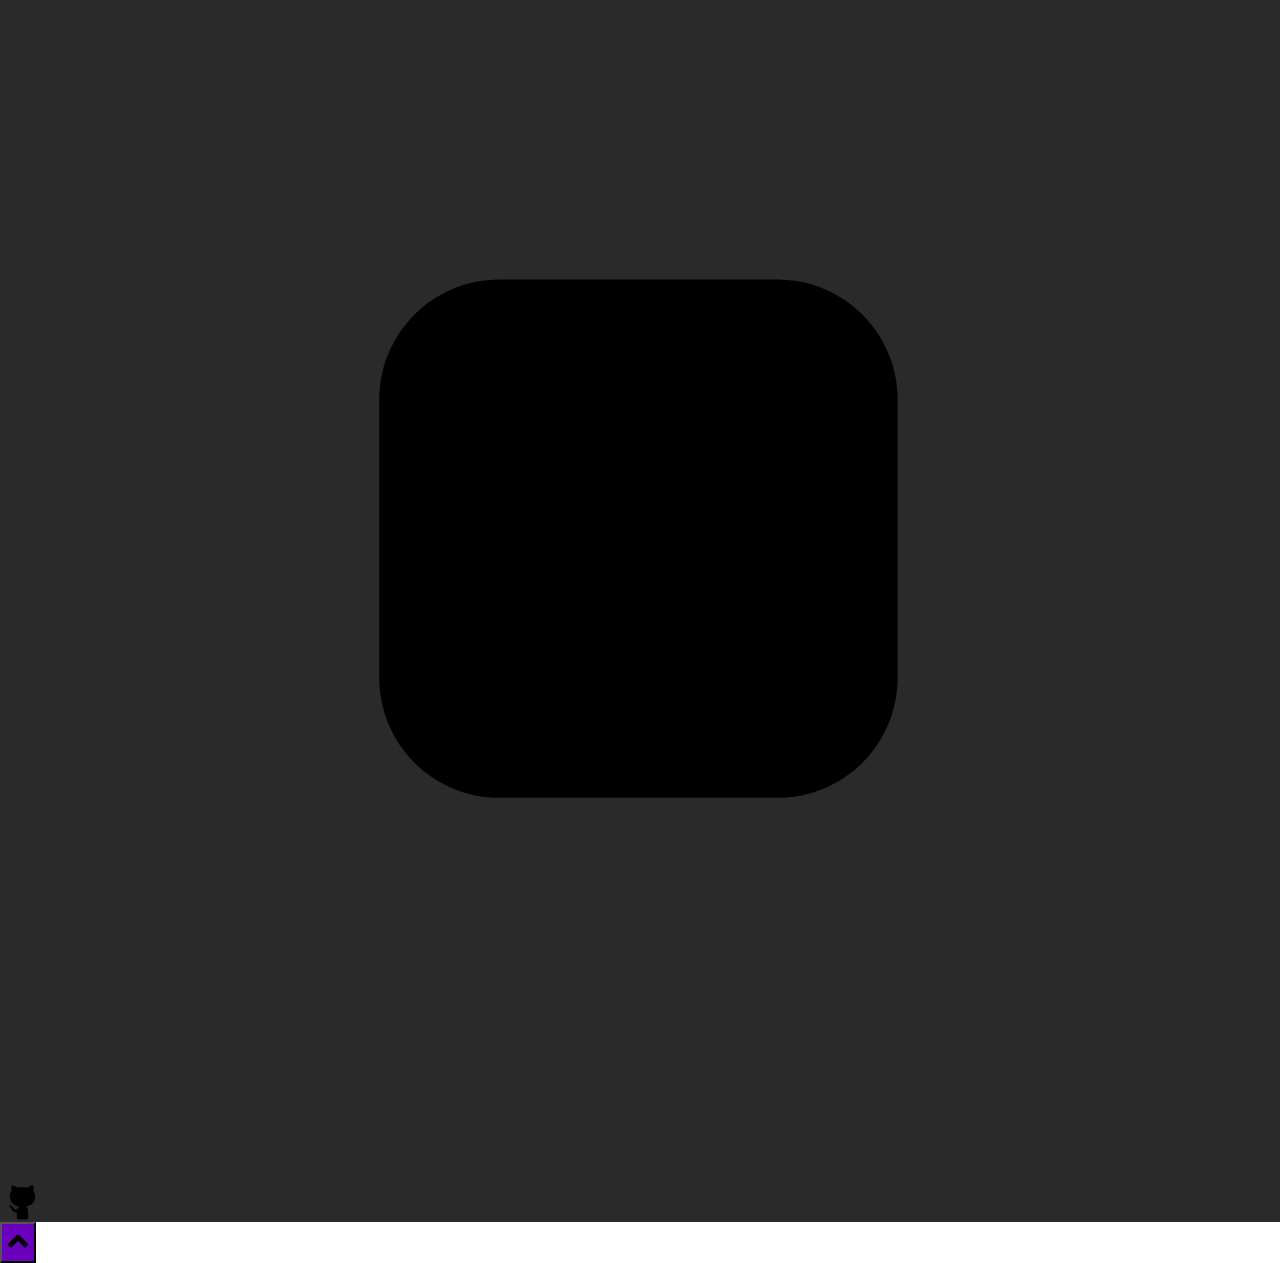
==== commit 9f078d24: "Update index.html" ====
--- a/index.html
+++ b/index.html
@@ -92,6 +92,10 @@
                             </svg>
                         </a>
 
+                        <a class="socialicon dribbble" href="https://www.nba.com/grizzlies/" target="_blank" rel="author">
+                            <svg class="dribbble-icon"  xmlns="http://www.w3.org/2000/svg" width="35" height="35" viewBox="0 0 24 24" fill="none" stroke="currentColor" stroke-width="2" stroke-linecap="round" stroke-linejoin="round" class="feather feather-file"><path d="M13 2H6a2 2 0 0 0-2 2v16a2 2 0 0 0 2 2h12a2 2 0 0 0 2-2V9z"></path><polyline points="13 2 13 9 20 9"></polyline></svg>
+                        </a>
+
                         <a class="socialicon linkedin" href="linkedin.com/in/xavier-johnson-41a092199 " target="_blank" rel="author">
                             <svg class="linkedin-icon" xmlns="http://www.w3.org/2000/svg" width="35" viewBox="0 0 24 24" fill="#0e76a8" stroke-width="1" stroke-linecap="round" stroke-linejoin="round" class="feather feather-linkedin">
                                 <path d="M16 8a6 6 0 0 1 6 6v7h-4v-7a2 2 0 0 0-2-2 2 2 0 0 0-2 2v7h-4v-7a6 6 0 0 1 6-6z"></path>
@@ -100,13 +104,15 @@
                             </svg>
                         </a>
 
-                        
+                        <a class="socialicon linkedin" href="linkedin.com/in/xavier-johnson-41a092199 " target="_blank" rel="author">
+                            <svg class="linkedin-icon" xmlns="http://www.w3.org/2000/svg" width="35" height="35" viewBox="0 0 24 24" fill="none" stroke="currentColor" stroke-width="2" stroke-linecap="round" stroke-linejoin="round" class="feather feather-file"><path d="M13 2H6a2 2 0 0 0-2 2v16a2 2 0 0 0 2 2h12a2 2 0 0 0 2-2V9z"></path><polyline points="13 2 13 9 20 9"></polyline></svg>
+                        </a>
 
                         
 
                         <a class="socialicon github" href="assets/images/home/resume.png" target="_blank" rel="author">
                             <!-- SVG code for Github icon -->
-                            <svg xmlns="http://www.w3.org/2000/svg" width="35" height="35" viewBox="0 0 24 24" fill="none" stroke="currentColor" stroke-width="2" stroke-linecap="round" stroke-linejoin="round" class="feather feather-file"><path d="M13 2H6a2 2 0 0 0-2 2v16a2 2 0 0 0 2 2h12a2 2 0 0 0 2-2V9z"></path><polyline points="13 2 13 9 20 9"></polyline></svg>
+                            <svg xmlns="http://www.w3.org/2000/svg" width="35" height="35" viewBox="0 0 35 35" fill="none" stroke="currentColor" stroke-width="2" stroke-linecap="round" stroke-linejoin="round" class="feather feather-file"><path d="M13 2H6a2 2 0 0 0-2 2v16a2 2 0 0 0 2 2h12a2 2 0 0 0 2-2V9z"></path><polyline points="13 2 13 9 20 9"></polyline></svg>
                         </a>
                     </div>
                 </div>
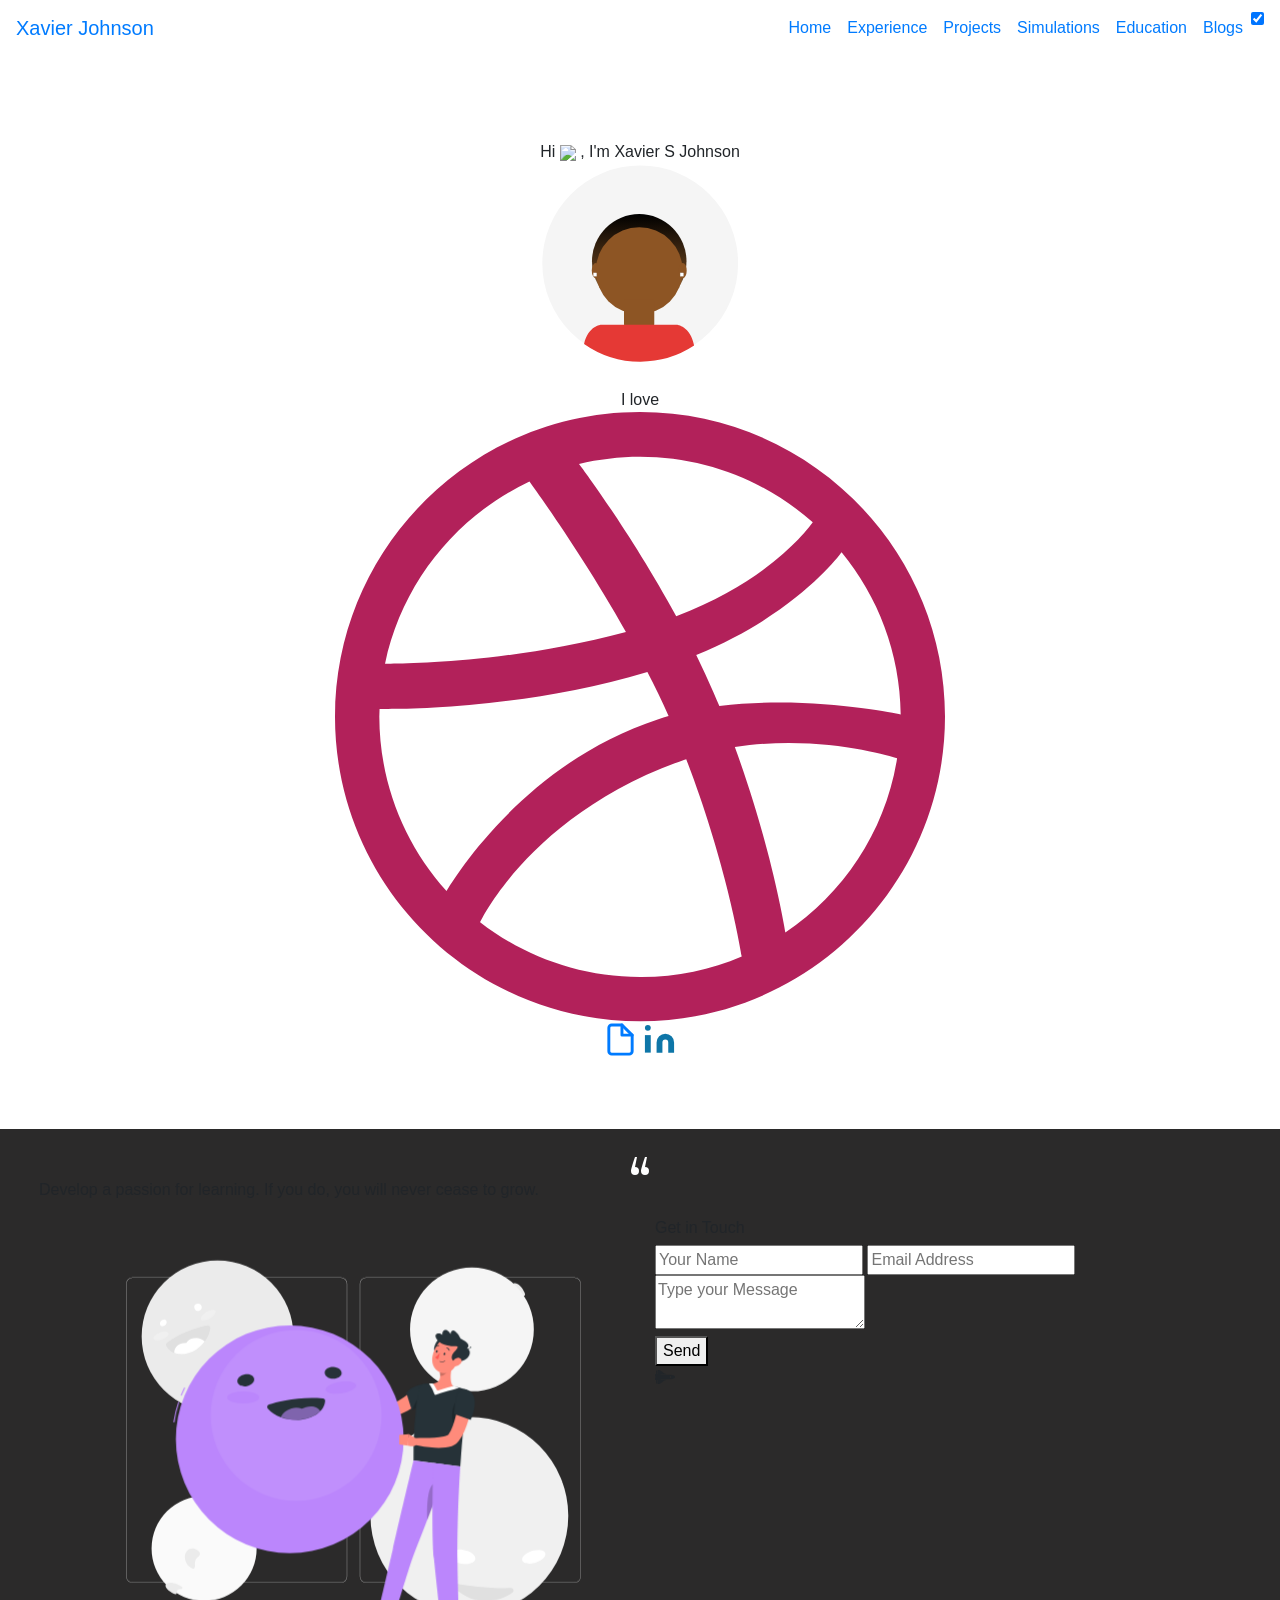
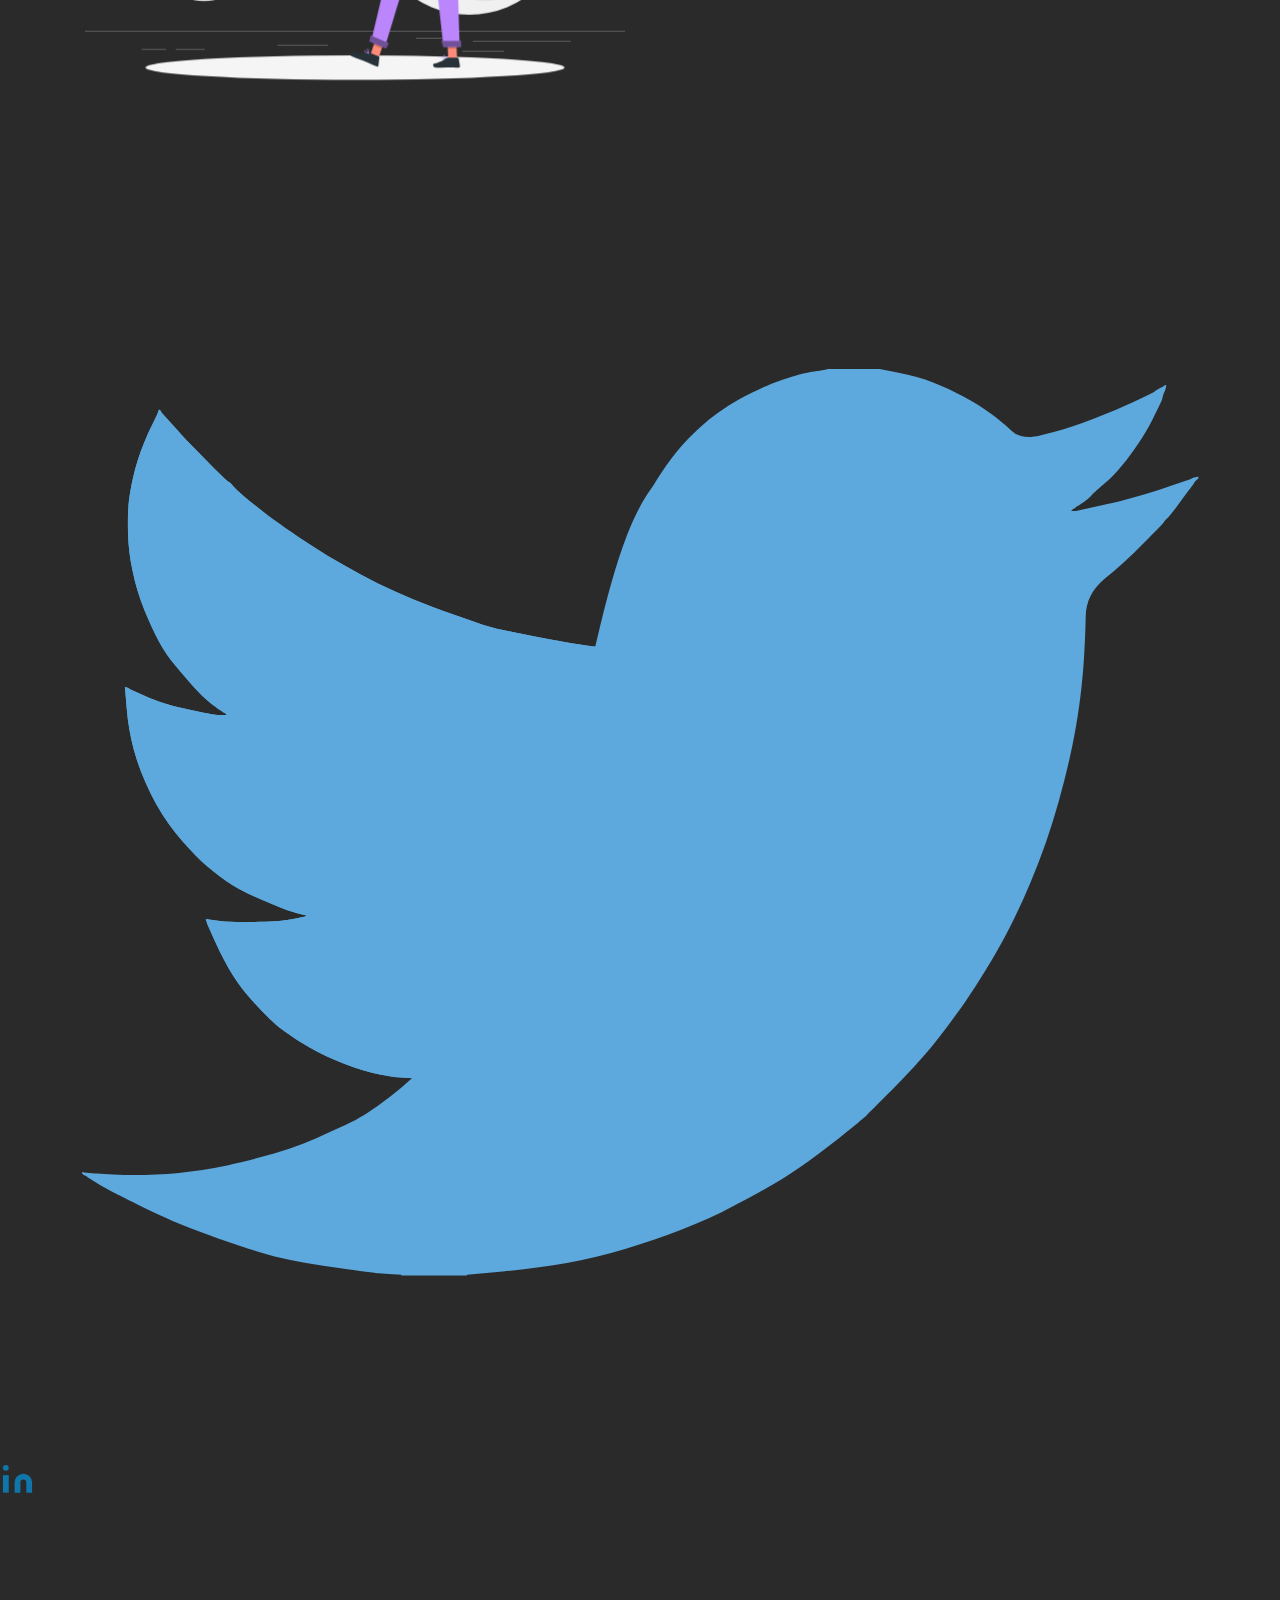
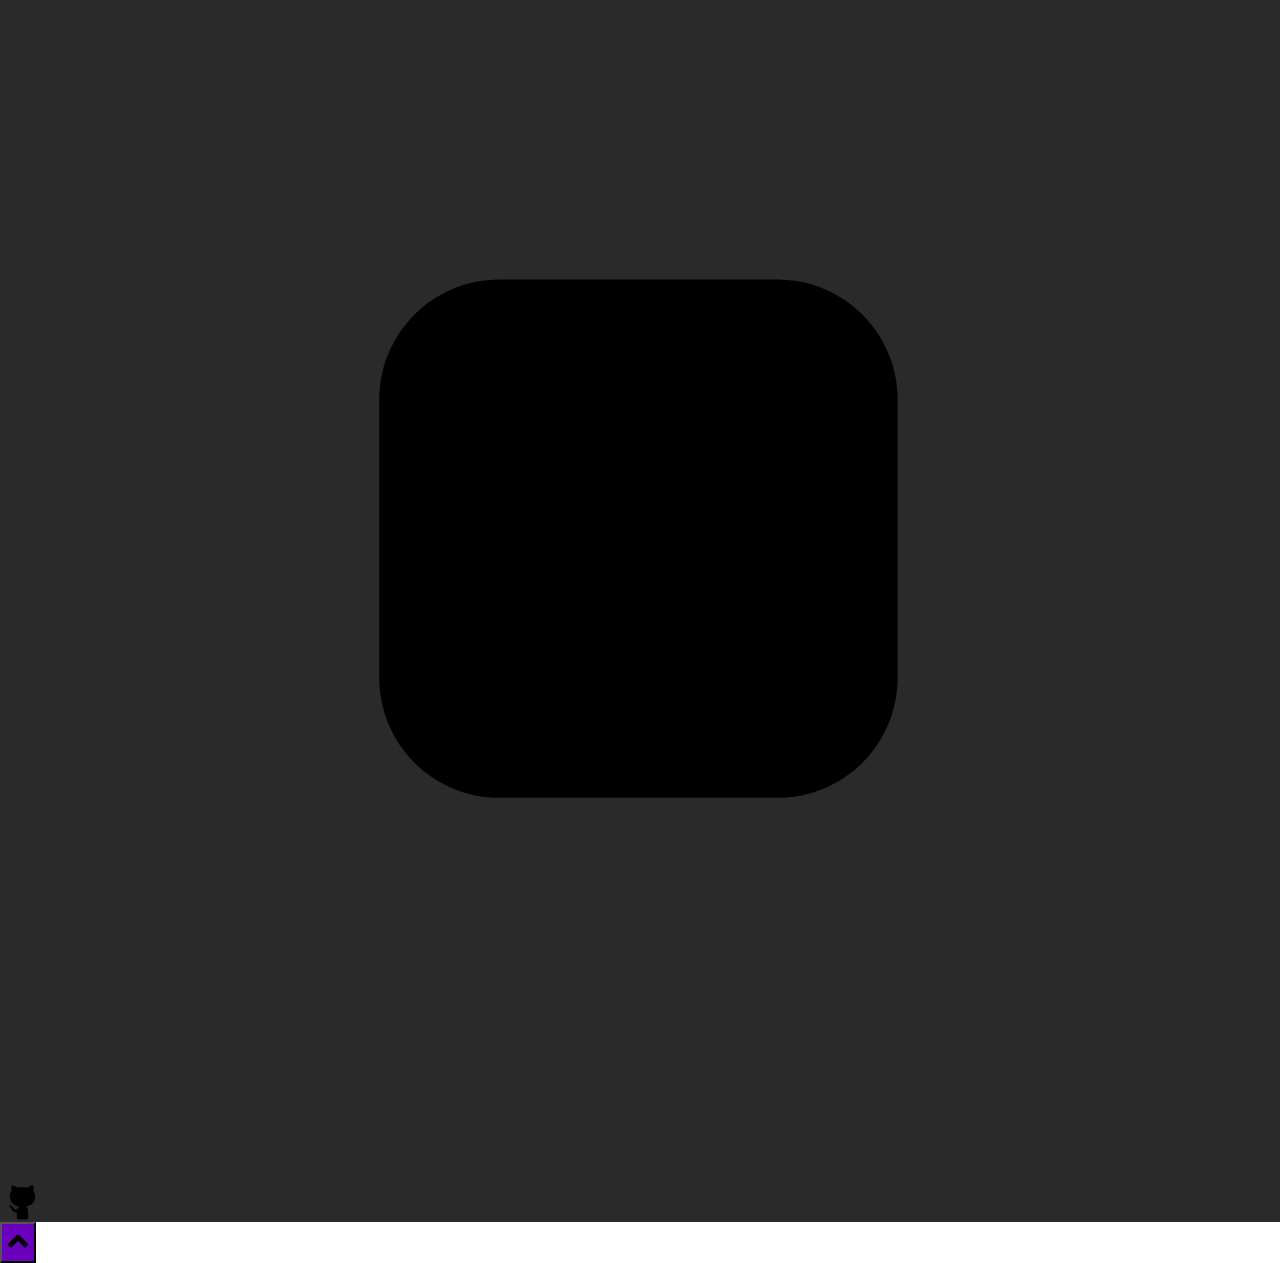
==== commit 6be02b5b: "Update index.html" ====
--- a/index.html
+++ b/index.html
@@ -104,16 +104,7 @@
                             </svg>
                         </a>
 
-                        <a class="socialicon linkedin" href="linkedin.com/in/xavier-johnson-41a092199 " target="_blank" rel="author">
-                            <svg class="linkedin-icon" xmlns="http://www.w3.org/2000/svg" width="35" height="35" viewBox="0 0 24 24" fill="none" stroke="currentColor" stroke-width="2" stroke-linecap="round" stroke-linejoin="round" class="feather feather-file"><path d="M13 2H6a2 2 0 0 0-2 2v16a2 2 0 0 0 2 2h12a2 2 0 0 0 2-2V9z"></path><polyline points="13 2 13 9 20 9"></polyline></svg>
-                        </a>
-
                         
-
-                        <a class="socialicon github" href="assets/images/home/resume.png" target="_blank" rel="author">
-                            <!-- SVG code for Github icon -->
-                            <svg xmlns="http://www.w3.org/2000/svg" width="35" height="35" viewBox="0 0 35 35" fill="none" stroke="currentColor" stroke-width="2" stroke-linecap="round" stroke-linejoin="round" class="feather feather-file"><path d="M13 2H6a2 2 0 0 0-2 2v16a2 2 0 0 0 2 2h12a2 2 0 0 0 2-2V9z"></path><polyline points="13 2 13 9 20 9"></polyline></svg>
-                        </a>
                     </div>
                 </div>
             </div>
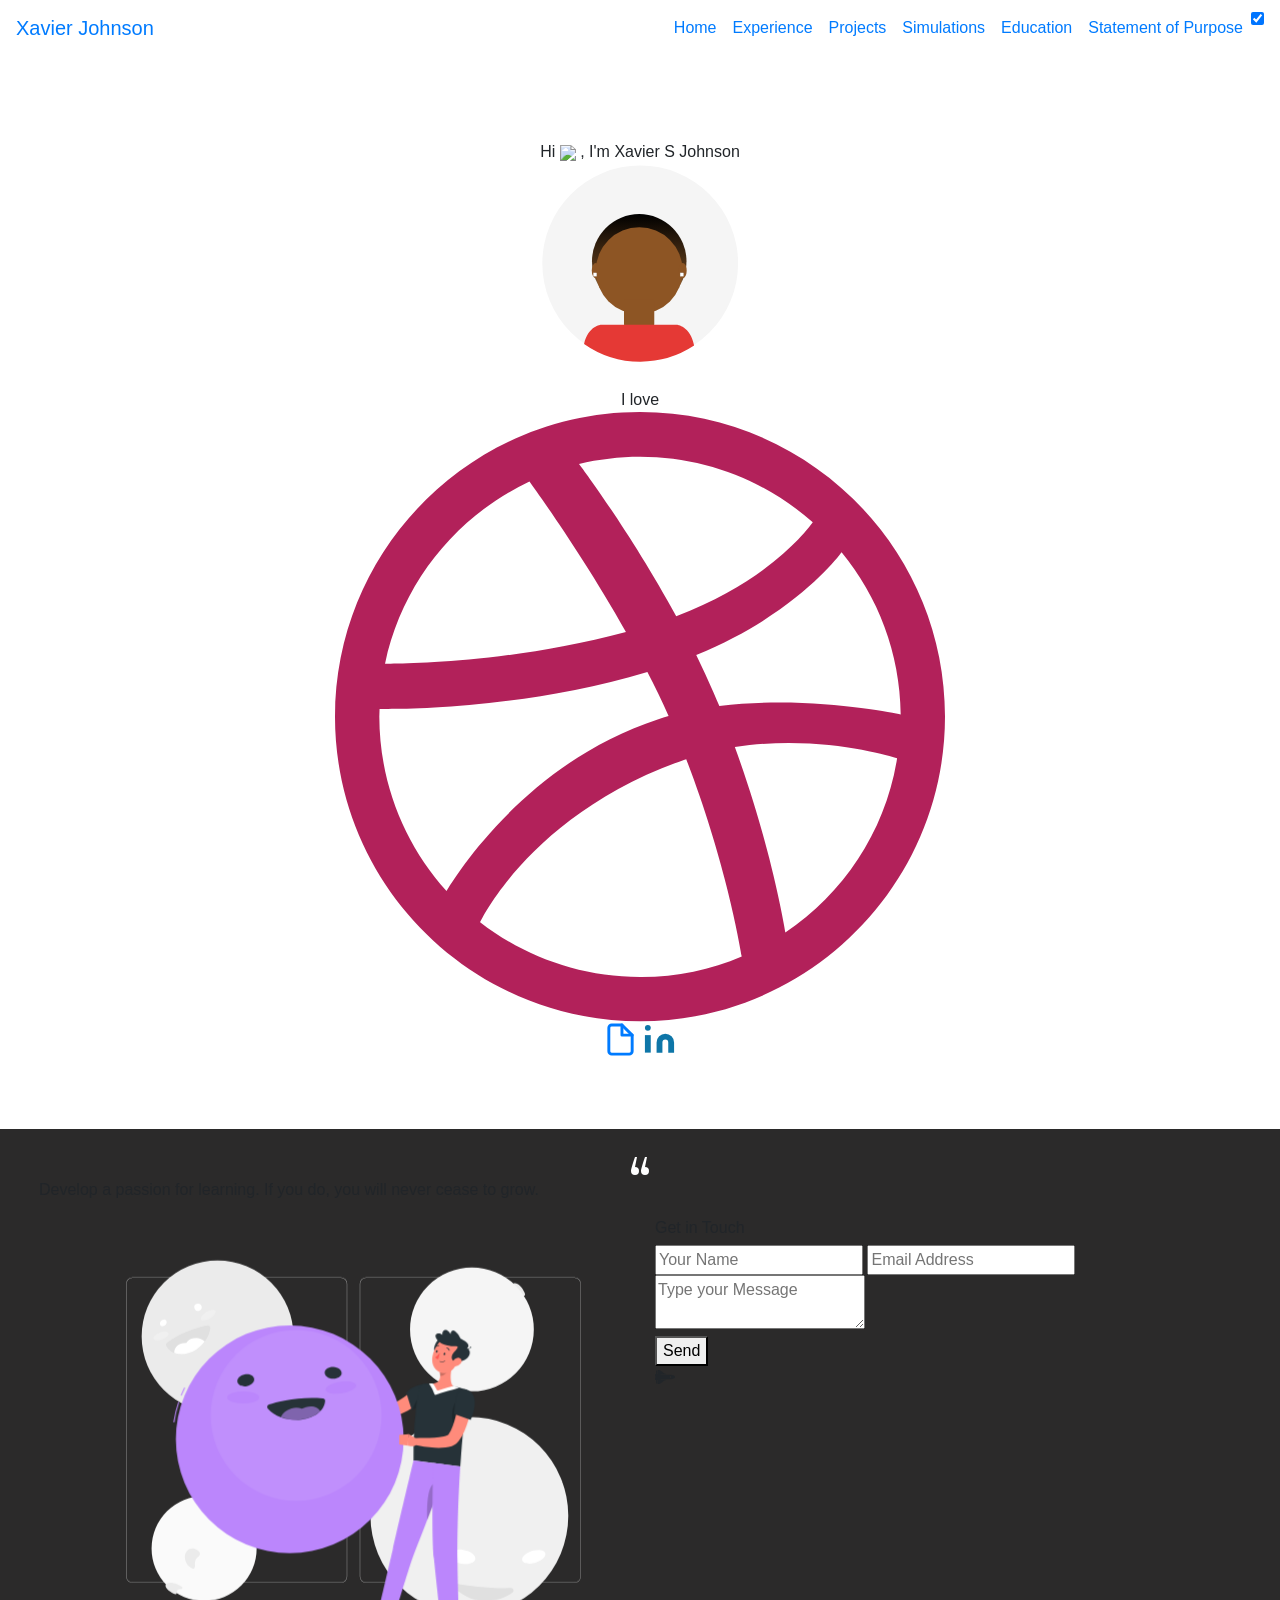
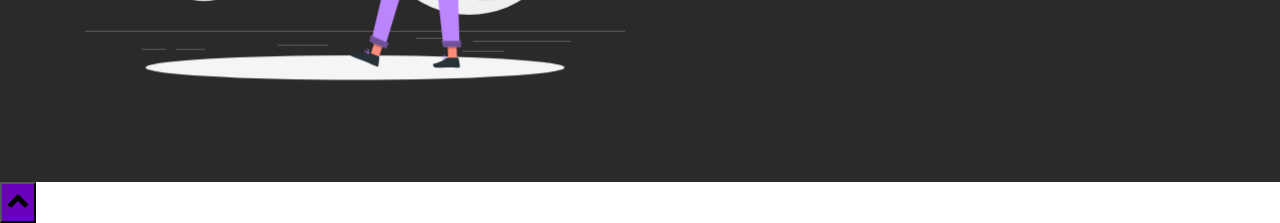
==== commit 6d777c75: "Update index.html" ====
--- a/index.html
+++ b/index.html
@@ -92,11 +92,11 @@
                             </svg>
                         </a>
 
-                        <a class="socialicon dribbble" href="https://www.nba.com/grizzlies/" target="_blank" rel="author">
+                        <a class="socialicon dribbble" href="assets/images/home/Xavier_Berkeley_PDE.pdf" target="_blank" rel="author">
                             <svg class="dribbble-icon"  xmlns="http://www.w3.org/2000/svg" width="35" height="35" viewBox="0 0 24 24" fill="none" stroke="currentColor" stroke-width="2" stroke-linecap="round" stroke-linejoin="round" class="feather feather-file"><path d="M13 2H6a2 2 0 0 0-2 2v16a2 2 0 0 0 2 2h12a2 2 0 0 0 2-2V9z"></path><polyline points="13 2 13 9 20 9"></polyline></svg>
                         </a>
 
-                        <a class="socialicon linkedin" href="linkedin.com/in/xavier-johnson-41a092199 " target="_blank" rel="author">
+                        <a class="socialicon linkedin" href="https://linkedin.com/in/xavier-johnson-41a092199 " target="_blank" rel="author">
                             <svg class="linkedin-icon" xmlns="http://www.w3.org/2000/svg" width="35" viewBox="0 0 24 24" fill="#0e76a8" stroke-width="1" stroke-linecap="round" stroke-linejoin="round" class="feather feather-linkedin">
                                 <path d="M16 8a6 6 0 0 1 6 6v7h-4v-7a2 2 0 0 0-2-2 2 2 0 0 0-2 2v7h-4v-7a6 6 0 0 1 6-6z"></path>
                                 <rect x="2" y="9" width="4" height="12"></rect>
